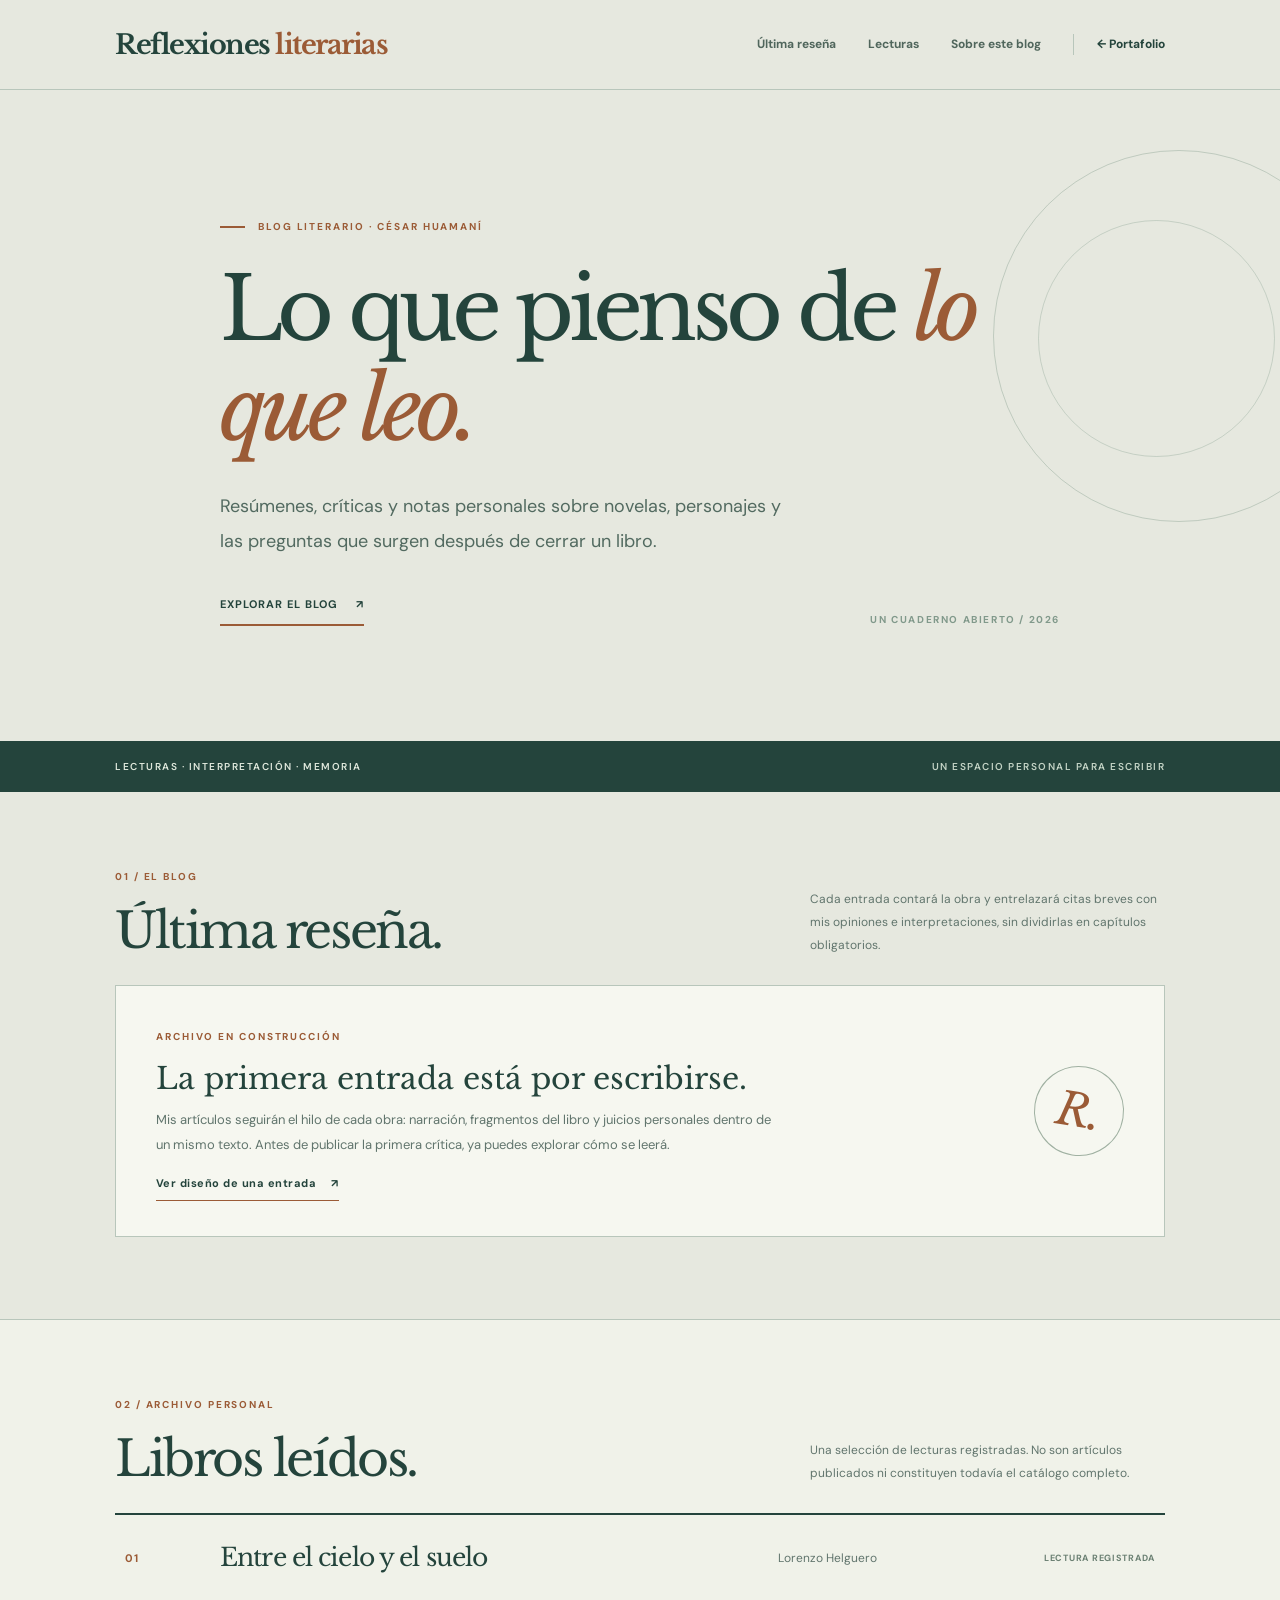
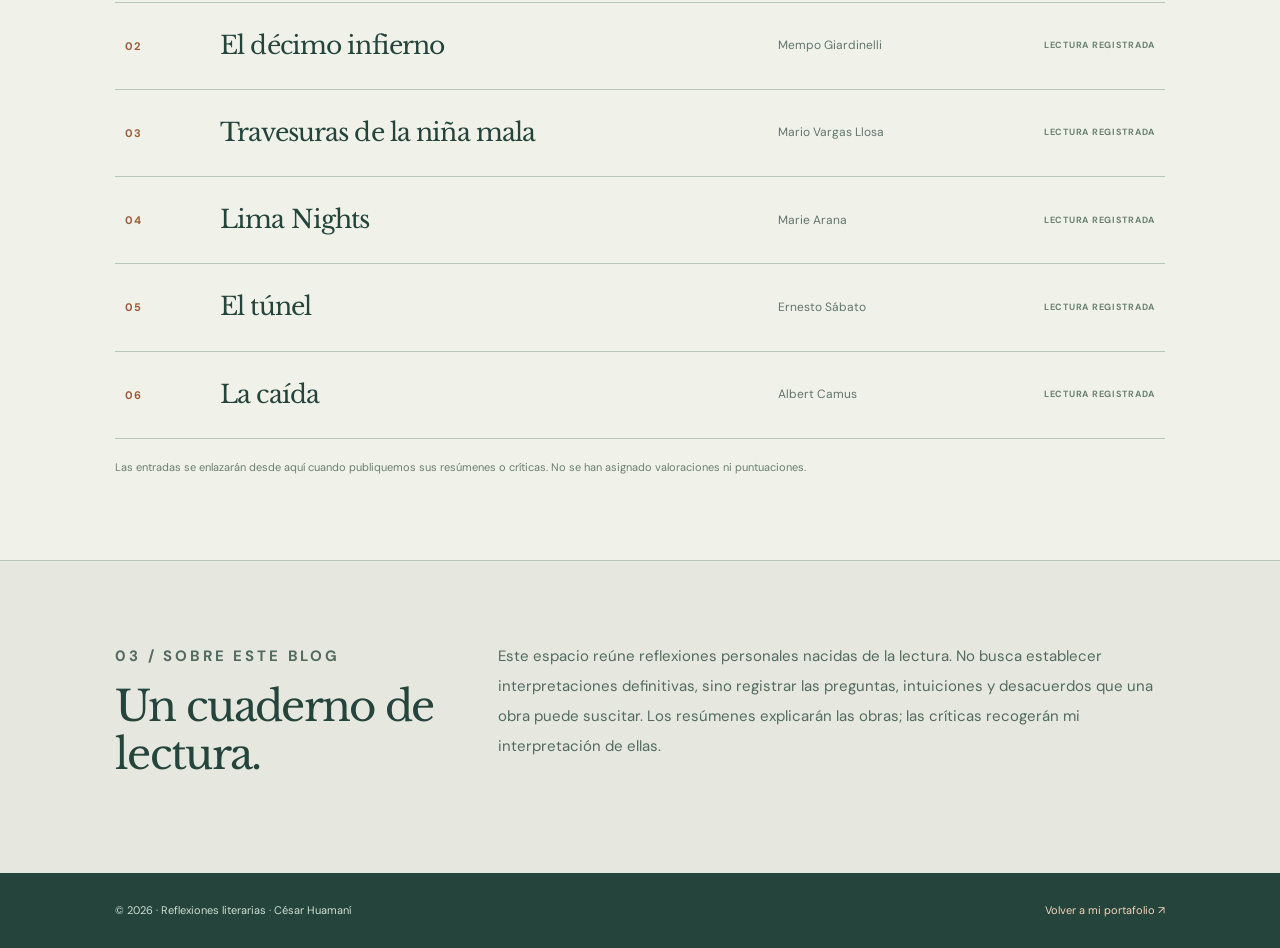
==== lecturas/index.html @ 6b1d6aba "Renombrar sección Escritos a Última reseña" ====
<!doctype html>
<html lang="es">
<head>
  <meta charset="utf-8">
  <meta name="viewport" content="width=device-width, initial-scale=1">
  <meta name="theme-color" content="#24443c">
  <meta name="description" content="Reflexiones literarias de César Huamaní: libros leídos, resúmenes, críticas y comentarios personales sobre literatura.">
  <meta property="og:type" content="website">
  <meta property="og:title" content="Reflexiones literarias | César Huamaní">
  <meta property="og:description" content="Las palabras también permanecen. Un blog de lecturas, notas y reflexiones personales.">
  <meta property="og:url" content="https://cesarahn.github.io/lecturas/">
  <link rel="canonical" href="https://cesarahn.github.io/lecturas/">
  <title>Reflexiones literarias | César Huamaní</title>
  <link rel="preconnect" href="https://fonts.googleapis.com">
  <link rel="preconnect" href="https://fonts.gstatic.com" crossorigin>
  <link href="https://fonts.googleapis.com/css2?family=DM+Sans:wght@400;500;600;700&family=Libre+Baskerville:ital,wght@0,400;0,700;1,400&display=swap" rel="stylesheet">
  <style>
    :root{
      color-scheme:light;
      --bg:#e6e8df;
      --paper:#f6f7f0;
      --paper-2:#d9e1d5;
      --forest:#24443c;
      --ink:#243b36;
      --rust:#9b5b36;
      --muted:#61756d;
      --line:#b8c6bb;
      --sans:"DM Sans",system-ui,-apple-system,sans-serif;
      --serif:"Libre Baskerville",Georgia,serif;
      --width:1050px;
    }
    *{box-sizing:border-box}
    html{scroll-behavior:smooth;scroll-padding-top:100px}
    body{margin:0;background:var(--bg);color:var(--ink);font-family:var(--sans);line-height:1.7;-webkit-font-smoothing:antialiased}
    ::selection{background:#cbd0b5;color:var(--forest)}
    a{color:inherit;text-decoration:none}
    a:focus-visible{outline:3px solid var(--rust);outline-offset:4px}
    .container{width:min(calc(100% - 64px),var(--width));margin-inline:auto}
    .skip-link{position:fixed;top:-80px;left:20px;background:var(--forest);color:white;padding:12px 17px;z-index:100}
    .skip-link:focus{top:15px}
    .site-header{background:var(--bg);border-bottom:1px solid var(--line)}
    .header-inner{min-height:89px;display:flex;justify-content:space-between;align-items:center;gap:26px}
    .brand{font:700 clamp(20px,2.4vw,27px)/1.15 var(--serif);letter-spacing:-.055em;color:var(--forest);white-space:normal}
    .brand span{color:var(--rust)}
    .navigation{display:flex;align-items:center;gap:clamp(16px,2.6vw,32px)}
    .navigation a{font-size:12px;font-weight:700;color:#50665c;transition:color .2s}
    .navigation a:hover,.navigation a:focus-visible{color:var(--rust)}
    .navigation .portfolio-link{padding-left:23px;border-left:1px solid var(--line);color:var(--forest)}
    .hero{padding:clamp(76px,11vw,128px) 0 clamp(72px,10vw,115px);position:relative;overflow:hidden}
    .hero::after{content:"";position:absolute;right:max(-130px,calc((100vw - var(--width))/2 - 200px));top:60px;width:370px;height:370px;border:1px solid #92a99a78;border-radius:50%;pointer-events:none}
    .hero::before{content:"";position:absolute;right:max(-40px,calc((100vw - var(--width))/2 - 110px));top:130px;width:235px;height:235px;border:1px solid #92a99a64;border-radius:50%;pointer-events:none}
    .hero-content{position:relative;z-index:1;max-width:840px}
    .eyebrow,.section-label,.aside-label{font-size:10px;font-weight:700;letter-spacing:.19em;text-transform:uppercase;color:var(--rust)}
    .eyebrow{display:flex;align-items:center;gap:13px;margin:0 0 25px}
    .eyebrow::before{content:"";width:25px;height:2px;background:var(--rust)}
    h1,h2,h3,p{margin-top:0}
    .hero h1{max-width:820px;font:400 clamp(45px,6.8vw,88px)/1.15 var(--serif);letter-spacing:-.065em;margin:0 0 29px;color:var(--forest)}
    .hero h1 em{font-weight:400;color:var(--rust)}
    .hero-summary{font-size:clamp(15px,1.5vw,18px);line-height:1.95;max-width:585px;color:#526a60;margin:0 0 30px}
    .hero-action{display:inline-flex;align-items:center;gap:18px;font-size:11px;font-weight:700;text-transform:uppercase;letter-spacing:.09em;border-bottom:2px solid var(--rust);color:var(--forest);padding:0 0 10px;transition:gap .2s}
    .hero-action:hover{gap:25px}
    .hero-index{position:absolute;bottom:0;right:0;color:#81998b;font:700 10px var(--sans);letter-spacing:.16em}
    .editorial-bar{background:var(--forest);color:#dfe8dc;border-top:1px solid var(--forest);border-bottom:1px solid var(--forest)}
    .bar-inner{display:flex;justify-content:space-between;gap:30px;align-items:center;padding:16px 0}
    .bar-inner span{font-size:10px;font-weight:600;letter-spacing:.15em;text-transform:uppercase}
    .bar-inner span:last-child{color:#c3d3c5}
    .content-section{padding:76px 0 82px}
    .section-head{display:flex;justify-content:space-between;align-items:end;gap:25px;margin-bottom:24px}
    .section-label{margin:0 0 15px}
    .section-title{font:400 clamp(33px,4vw,49px)/1.25 var(--serif);letter-spacing:-.05em;margin:0;color:var(--forest)}
    .section-head .section-note{font-size:12px;line-height:1.9;color:var(--muted);max-width:355px;margin:0 0 5px}
    .writing-area{background:var(--paper);border:1px solid var(--line);padding:35px 40px;display:flex;align-items:center;justify-content:space-between;gap:25px}
    .writing-area h3{font:400 clamp(21px,2.5vw,30px)/1.35 var(--serif);color:var(--forest);margin:10px 0 9px}
    .writing-area p{font-size:13px;line-height:1.9;color:var(--muted);margin:0;max-width:630px}
    .writing-area .marker{flex-shrink:0;width:90px;height:90px;border:1px solid #a0b1a2;display:grid;place-items:center;border-radius:50%;font:italic 45px var(--serif);color:var(--rust);transform:rotate(9deg)}
    .archive{background:#f0f2e9;border-top:1px solid var(--line);border-bottom:1px solid var(--line)}
    .book-list{border-top:2px solid var(--forest)}
    .book-row{display:grid;grid-template-columns:73px minmax(0,1fr) minmax(130px,220px) 135px;align-items:center;gap:22px;padding:25px 10px;border-bottom:1px solid var(--line);transition:background .15s}
    .book-row:hover{background:#e5eadf}
    .book-number{font:700 11px var(--sans);letter-spacing:.1em;color:var(--rust)}
    .book-title{font:400 clamp(17px,2vw,25px)/1.45 var(--serif);letter-spacing:-.035em;margin:0;color:var(--forest)}
    .book-author{font-size:12px;color:#61756d;margin:0;line-height:1.6}
    .book-status{font-size:9px;font-weight:700;letter-spacing:.08em;color:#6b8073;text-align:right;text-transform:uppercase}
    .archive-note{color:#697d71;font-size:11px;line-height:1.9;margin:18px 0 0}
    .about-section{padding:80px 0 95px}
    .about-layout{display:grid;grid-template-columns:minmax(180px,.5fr) minmax(0,1fr);gap:50px;align-items:start}
    .about-layout h2{font:400 clamp(28px,4vw,42px)/1.15 var(--serif);color:var(--forest);letter-spacing:-.04em;margin:11px 0 0}
    .about-layout p{color:#526a60;font-size:15px;line-height:2;max-width:680px;margin:0}
    .site-footer{background:var(--forest);color:#d1dfd2;padding:28px 0}
    .footer-inner{display:flex;align-items:center;justify-content:space-between;gap:25px}
    .footer-inner span,.footer-inner a{font-size:11px}
    .footer-inner a{color:#f1d4bc}
    .footer-inner a:hover{text-decoration:underline}
    @media(max-width:860px){
      .header-inner{flex-wrap:wrap;gap:15px;padding:19px 0}
      .navigation{gap:18px}
      .hero::before,.hero::after{opacity:.4}
      .book-row{grid-template-columns:55px minmax(0,1fr) 150px;gap:14px}
      .book-author{grid-column:2;grid-row:2;margin-top:-12px}
      .book-status{grid-column:3;grid-row:1/3}
    }
    @media(max-width:610px){
      html{scroll-padding-top:145px}
      .container{width:min(calc(100% - 36px),var(--width))}
      .header-inner{align-items:flex-start}
      .navigation{flex-wrap:wrap;gap:9px 17px}
      .navigation a{font-size:11px}
      .navigation .portfolio-link{padding:0;border:0}
      .hero{padding:78px 0 73px}
      .hero h1{font-size:clamp(43px,10.2vw,68px);line-height:1.2}
      .hero::after{width:190px;height:190px;top:42px;right:-115px}
      .hero::before{width:125px;height:125px;top:80px;right:-82px}
      .hero-index{display:none}
      .bar-inner{flex-wrap:wrap;gap:4px}
      .bar-inner span{font-size:9px}
      .content-section{padding:57px 0 65px}
      .section-head{display:block}
      .section-head .section-note{margin:15px 0 0}
      .writing-area{padding:25px 22px;align-items:start}
      .writing-area .marker{display:none}
      .book-row{grid-template-columns:37px 1fr;gap:12px;padding:20px 4px}
      .book-title{font-size:20px}
      .book-author{grid-column:2;grid-row:auto;margin:-5px 0 0}
      .book-status{grid-column:2;grid-row:auto;text-align:left;font-size:9px;margin-top:0}
      .about-section{padding:62px 0 70px}
      .about-layout{grid-template-columns:1fr;gap:22px}
      .footer-inner{flex-direction:column;align-items:flex-start;gap:9px}
    }
    @media(prefers-reduced-motion:reduce){html{scroll-behavior:auto}.hero-action,.book-row{transition:none}}
    /* Enlace de vista previa editorial */
    .preview-link{display:inline-flex;align-items:center;gap:15px;margin-top:17px;padding-bottom:7px;border-bottom:1px solid var(--rust);color:var(--forest);font-size:11px;font-weight:700;letter-spacing:.045em;transition:gap .2s}
    .preview-link:hover{gap:22px}
  </style>
</head>
<body>
  <a class="skip-link" href="#contenido">Saltar al contenido</a>
  <header class="site-header" id="inicio">
    <div class="container header-inner">
      <a class="brand" href="#inicio" aria-label="Reflexiones literarias — Inicio">Reflexiones <span>literarias</span></a>
      <nav class="navigation" aria-label="Navegación principal">
        <a href="#escritos">Última reseña</a>
        <a href="#lecturas">Lecturas</a>
        <a href="#acerca">Sobre este blog</a>
        <a class="portfolio-link" href="../">← Portafolio</a>
      </nav>
    </div>
  </header>
  <main id="contenido">
    <section class="hero" aria-labelledby="titulo-blog">
      <div class="container hero-content">
        <p class="eyebrow">Blog literario · César Huamaní</p>
        <h1 id="titulo-blog">Lo que pienso de <em>lo que leo.</em></h1>
        <p class="hero-summary">Resúmenes, críticas y notas personales sobre novelas, personajes y las preguntas que surgen después de cerrar un libro.</p>
        <a class="hero-action" href="#escritos">Explorar el blog <span aria-hidden="true">↗</span></a>
        <span class="hero-index" aria-hidden="true">UN CUADERNO ABIERTO / 2026</span>
      </div>
    </section>

    <div class="editorial-bar">
      <div class="container bar-inner"><span>Lecturas · Interpretación · Memoria</span><span>Un espacio personal para escribir</span></div>
    </div>

    <section class="content-section" id="escritos" aria-labelledby="titulo-escritos">
      <div class="container">
        <div class="section-head">
          <div><p class="section-label">01 / EL BLOG</p><h2 class="section-title" id="titulo-escritos">Última reseña.</h2></div>
          <p class="section-note">Cada entrada contará la obra y entrelazará citas breves con mis opiniones e interpretaciones, sin dividirlas en capítulos obligatorios.</p>
        </div>
        <div class="writing-area">
          <div>
            <span class="aside-label">Archivo en construcción</span>
            <h3>La primera entrada está por escribirse.</h3>
            <p>Mis artículos seguirán el hilo de cada obra: narración, fragmentos del libro y juicios personales dentro de un mismo texto. Antes de publicar la primera crítica, ya puedes explorar cómo se leerá.</p>
            <a class="preview-link" href="plantilla/">Ver diseño de una entrada <span aria-hidden="true">↗</span></a>
          </div>
          <div class="marker" aria-hidden="true">R.</div>
        </div>
      </div>
    </section>

    <section class="content-section archive" id="lecturas" aria-labelledby="titulo-lecturas">
      <div class="container">
        <div class="section-head">
          <div><p class="section-label">02 / ARCHIVO PERSONAL</p><h2 class="section-title" id="titulo-lecturas">Libros leídos.</h2></div>
          <p class="section-note">Una selección de lecturas registradas. No son artículos publicados ni constituyen todavía el catálogo completo.</p>
        </div>
        <div class="book-list">
          <article class="book-row"><span class="book-number">01</span><h3 class="book-title">Entre el cielo y el suelo</h3><p class="book-author">Lorenzo Helguero</p><span class="book-status">Lectura registrada</span></article>
          <article class="book-row"><span class="book-number">02</span><h3 class="book-title">El décimo infierno</h3><p class="book-author">Mempo Giardinelli</p><span class="book-status">Lectura registrada</span></article>
          <article class="book-row"><span class="book-number">03</span><h3 class="book-title">Travesuras de la niña mala</h3><p class="book-author">Mario Vargas Llosa</p><span class="book-status">Lectura registrada</span></article>
          <article class="book-row"><span class="book-number">04</span><h3 class="book-title">Lima Nights</h3><p class="book-author">Marie Arana</p><span class="book-status">Lectura registrada</span></article>
          <article class="book-row"><span class="book-number">05</span><h3 class="book-title">El túnel</h3><p class="book-author">Ernesto Sábato</p><span class="book-status">Lectura registrada</span></article>
          <article class="book-row"><span class="book-number">06</span><h3 class="book-title">La caída</h3><p class="book-author">Albert Camus</p><span class="book-status">Lectura registrada</span></article>
        </div>
        <p class="archive-note">Las entradas se enlazarán desde aquí cuando publiquemos sus resúmenes o críticas. No se han asignado valoraciones ni puntuaciones.</p>
      </div>
    </section>

    <section class="about-section" id="acerca" aria-labelledby="titulo-acerca">
      <div class="container about-layout">
        <div><p class="section-label">03 / SOBRE ESTE BLOG</p><h2 id="titulo-acerca">Un cuaderno de lectura.</h2></div>
        <p>Este espacio reúne reflexiones personales nacidas de la lectura. No busca establecer interpretaciones definitivas, sino registrar las preguntas, intuiciones y desacuerdos que una obra puede suscitar. Los resúmenes explicarán las obras; las críticas recogerán mi interpretación de ellas.</p>
      </div>
    </section>
  </main>
  <footer class="site-footer">
    <div class="container footer-inner">
      <span>© <span id="year">2026</span> · Reflexiones literarias · César Huamaní</span>
      <a href="../">Volver a mi portafolio ↗</a>
    </div>
  </footer>
  <script>document.getElementById("year").textContent=new Date().getFullYear();</script>
</body>
</html>
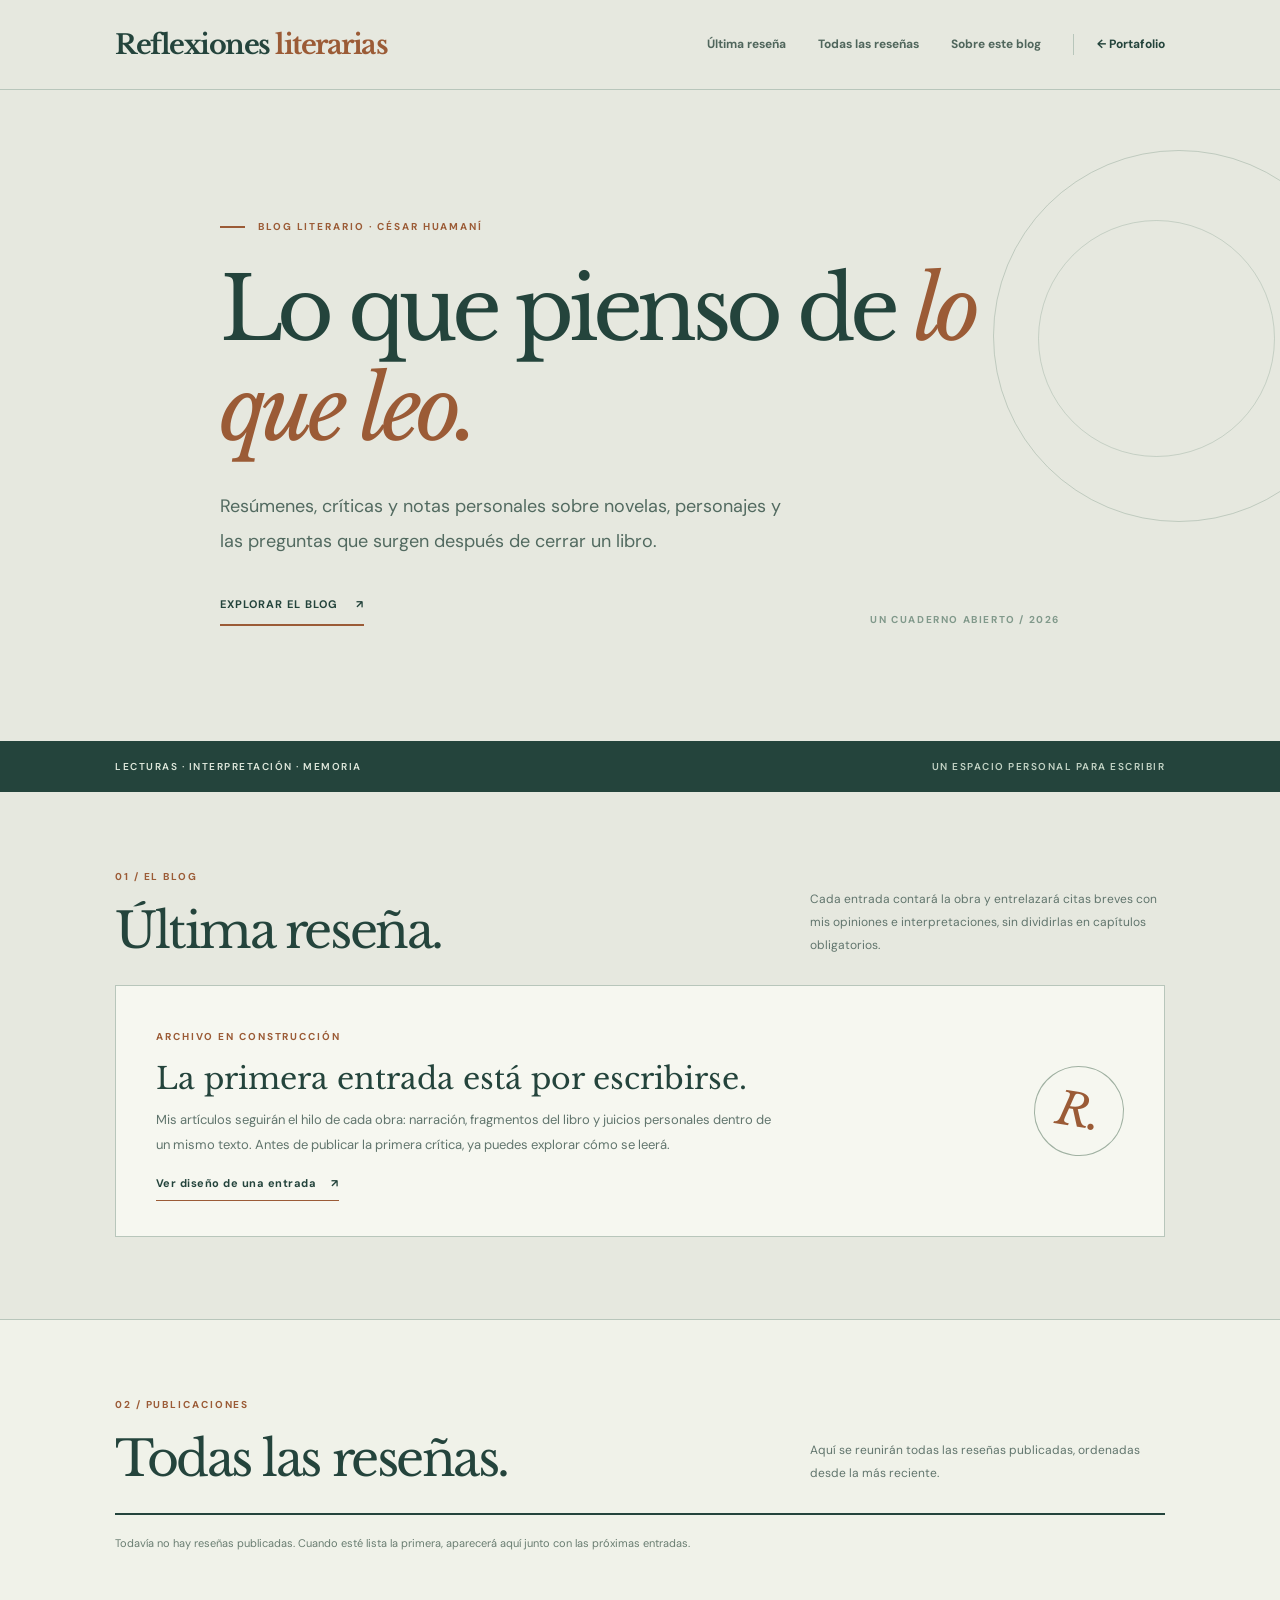
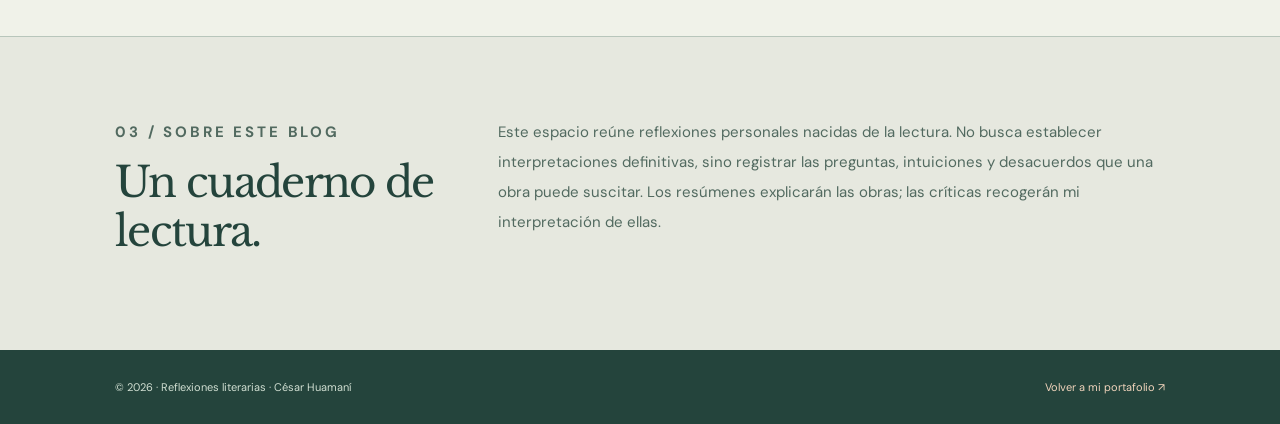
==== commit 1c6a3bd7: "Renombrar archivo literario a Todas las reseñas y preparar listado de publicaciones" ====
--- a/lecturas/index.html
+++ b/lecturas/index.html
@@ -139,7 +139,7 @@
       <a class="brand" href="#inicio" aria-label="Reflexiones literarias — Inicio">Reflexiones <span>literarias</span></a>
       <nav class="navigation" aria-label="Navegación principal">
         <a href="#escritos">Última reseña</a>
-        <a href="#lecturas">Lecturas</a>
+        <a href="#lecturas">Todas las reseñas</a>
         <a href="#acerca">Sobre este blog</a>
         <a class="portfolio-link" href="../">← Portafolio</a>
       </nav>
@@ -181,18 +181,12 @@
     <section class="content-section archive" id="lecturas" aria-labelledby="titulo-lecturas">
       <div class="container">
         <div class="section-head">
-          <div><p class="section-label">02 / ARCHIVO PERSONAL</p><h2 class="section-title" id="titulo-lecturas">Libros leídos.</h2></div>
-          <p class="section-note">Una selección de lecturas registradas. No son artículos publicados ni constituyen todavía el catálogo completo.</p>
+          <div><p class="section-label">02 / PUBLICACIONES</p><h2 class="section-title" id="titulo-lecturas">Todas las reseñas.</h2></div>
+          <p class="section-note">Aquí se reunirán todas las reseñas publicadas, ordenadas desde la más reciente.</p>
         </div>
         <div class="book-list">
-          <article class="book-row"><span class="book-number">01</span><h3 class="book-title">Entre el cielo y el suelo</h3><p class="book-author">Lorenzo Helguero</p><span class="book-status">Lectura registrada</span></article>
-          <article class="book-row"><span class="book-number">02</span><h3 class="book-title">El décimo infierno</h3><p class="book-author">Mempo Giardinelli</p><span class="book-status">Lectura registrada</span></article>
-          <article class="book-row"><span class="book-number">03</span><h3 class="book-title">Travesuras de la niña mala</h3><p class="book-author">Mario Vargas Llosa</p><span class="book-status">Lectura registrada</span></article>
-          <article class="book-row"><span class="book-number">04</span><h3 class="book-title">Lima Nights</h3><p class="book-author">Marie Arana</p><span class="book-status">Lectura registrada</span></article>
-          <article class="book-row"><span class="book-number">05</span><h3 class="book-title">El túnel</h3><p class="book-author">Ernesto Sábato</p><span class="book-status">Lectura registrada</span></article>
-          <article class="book-row"><span class="book-number">06</span><h3 class="book-title">La caída</h3><p class="book-author">Albert Camus</p><span class="book-status">Lectura registrada</span></article>
-        </div>
-        <p class="archive-note">Las entradas se enlazarán desde aquí cuando publiquemos sus resúmenes o críticas. No se han asignado valoraciones ni puntuaciones.</p>
+          <p class="archive-note">Todavía no hay reseñas publicadas. Cuando esté lista la primera, aparecerá aquí junto con las próximas entradas.</p>
+        </div>
       </div>
     </section>
 
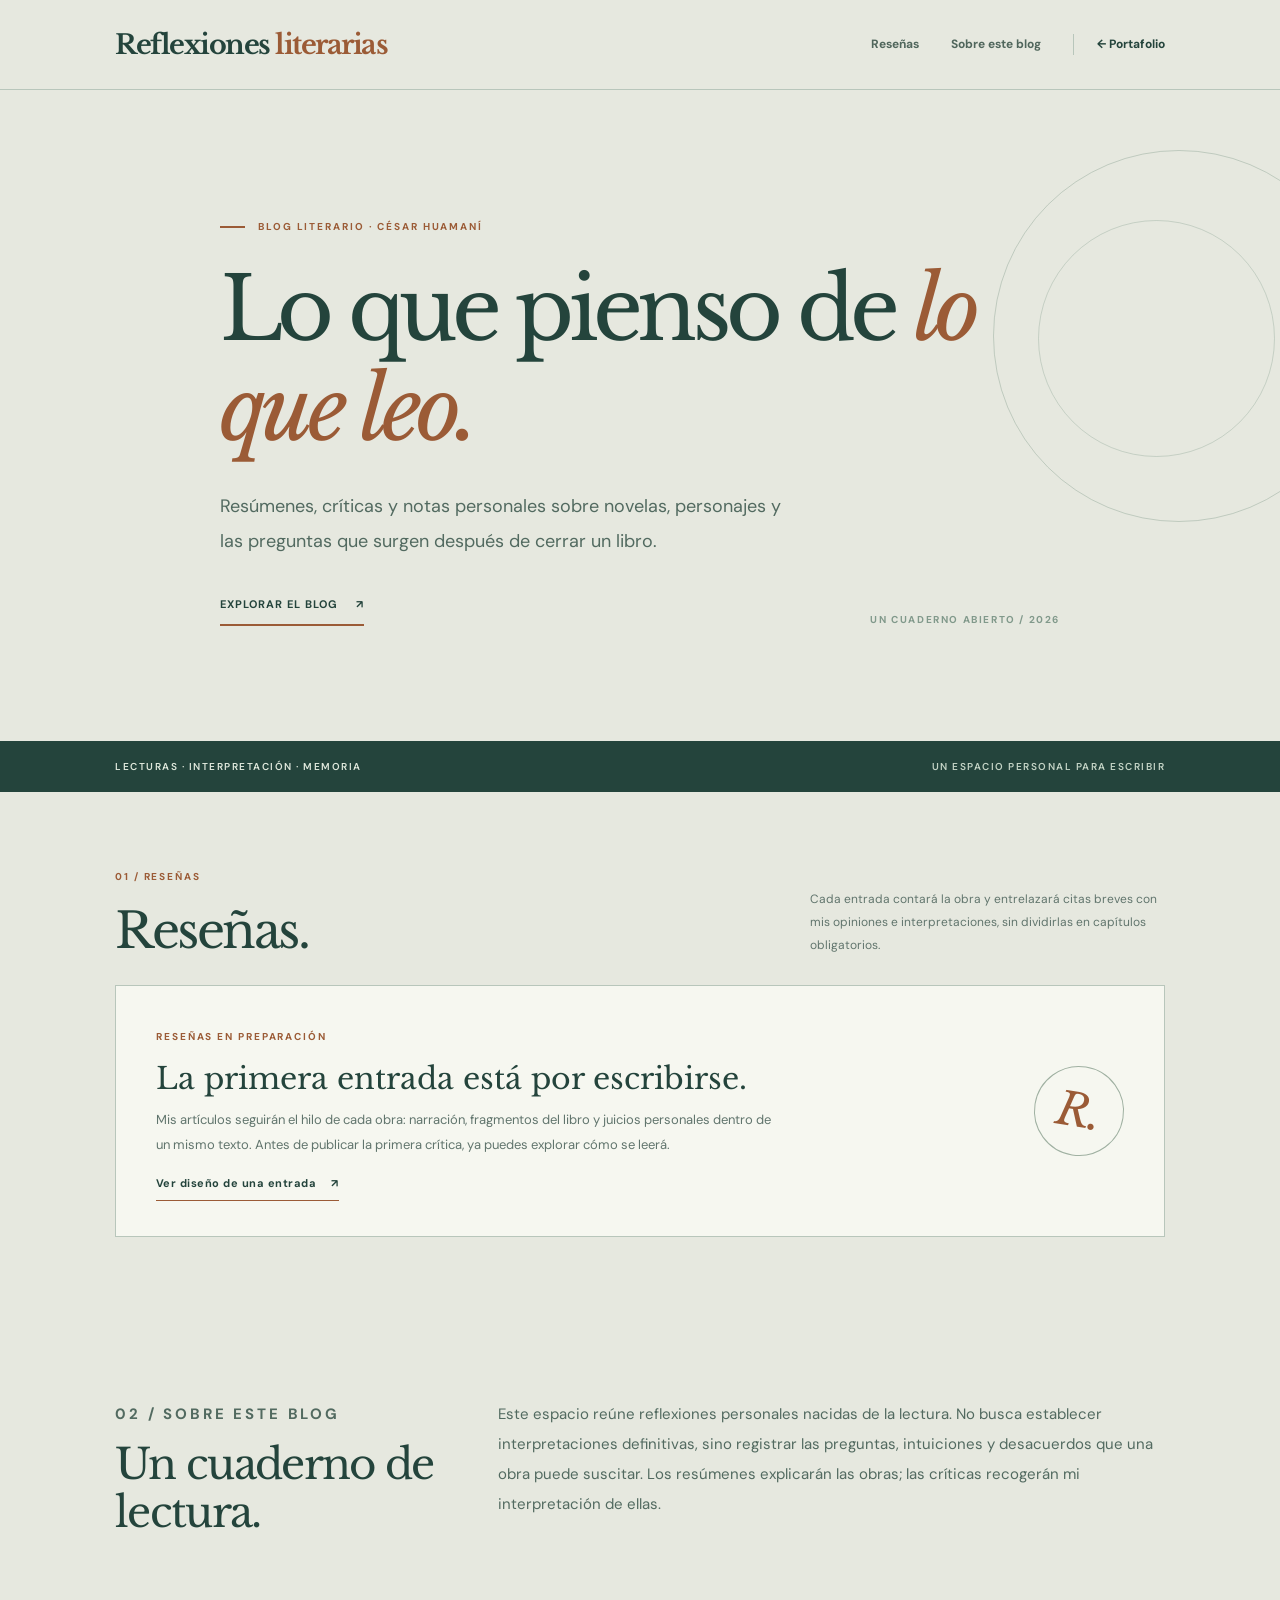
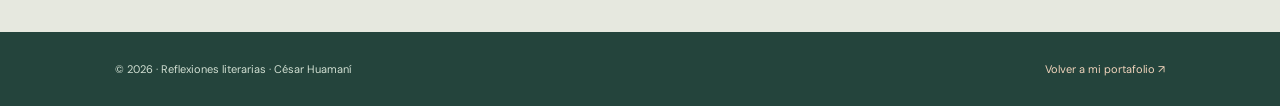
==== commit 1e0625cd: "Unificar Última reseña y Todas las reseñas en una sección Reseñas" ====
--- a/lecturas/index.html
+++ b/lecturas/index.html
@@ -138,8 +138,7 @@
     <div class="container header-inner">
       <a class="brand" href="#inicio" aria-label="Reflexiones literarias — Inicio">Reflexiones <span>literarias</span></a>
       <nav class="navigation" aria-label="Navegación principal">
-        <a href="#escritos">Última reseña</a>
-        <a href="#lecturas">Todas las reseñas</a>
+        <a href="#resenas">Reseñas</a>
         <a href="#acerca">Sobre este blog</a>
         <a class="portfolio-link" href="../">← Portafolio</a>
       </nav>
@@ -151,7 +150,7 @@
         <p class="eyebrow">Blog literario · César Huamaní</p>
         <h1 id="titulo-blog">Lo que pienso de <em>lo que leo.</em></h1>
         <p class="hero-summary">Resúmenes, críticas y notas personales sobre novelas, personajes y las preguntas que surgen después de cerrar un libro.</p>
-        <a class="hero-action" href="#escritos">Explorar el blog <span aria-hidden="true">↗</span></a>
+        <a class="hero-action" href="#resenas">Explorar el blog <span aria-hidden="true">↗</span></a>
         <span class="hero-index" aria-hidden="true">UN CUADERNO ABIERTO / 2026</span>
       </div>
     </section>
@@ -160,15 +159,15 @@
       <div class="container bar-inner"><span>Lecturas · Interpretación · Memoria</span><span>Un espacio personal para escribir</span></div>
     </div>
 
-    <section class="content-section" id="escritos" aria-labelledby="titulo-escritos">
+    <section class="content-section" id="resenas" aria-labelledby="titulo-resenas">
       <div class="container">
         <div class="section-head">
-          <div><p class="section-label">01 / EL BLOG</p><h2 class="section-title" id="titulo-escritos">Última reseña.</h2></div>
+          <div><p class="section-label">01 / RESEÑAS</p><h2 class="section-title" id="titulo-resenas">Reseñas.</h2></div>
           <p class="section-note">Cada entrada contará la obra y entrelazará citas breves con mis opiniones e interpretaciones, sin dividirlas en capítulos obligatorios.</p>
         </div>
         <div class="writing-area">
           <div>
-            <span class="aside-label">Archivo en construcción</span>
+            <span class="aside-label">Reseñas en preparación</span>
             <h3>La primera entrada está por escribirse.</h3>
             <p>Mis artículos seguirán el hilo de cada obra: narración, fragmentos del libro y juicios personales dentro de un mismo texto. Antes de publicar la primera crítica, ya puedes explorar cómo se leerá.</p>
             <a class="preview-link" href="plantilla/">Ver diseño de una entrada <span aria-hidden="true">↗</span></a>
@@ -178,21 +177,9 @@
       </div>
     </section>
 
-    <section class="content-section archive" id="lecturas" aria-labelledby="titulo-lecturas">
-      <div class="container">
-        <div class="section-head">
-          <div><p class="section-label">02 / PUBLICACIONES</p><h2 class="section-title" id="titulo-lecturas">Todas las reseñas.</h2></div>
-          <p class="section-note">Aquí se reunirán todas las reseñas publicadas, ordenadas desde la más reciente.</p>
-        </div>
-        <div class="book-list">
-          <p class="archive-note">Todavía no hay reseñas publicadas. Cuando esté lista la primera, aparecerá aquí junto con las próximas entradas.</p>
-        </div>
-      </div>
-    </section>
-
     <section class="about-section" id="acerca" aria-labelledby="titulo-acerca">
       <div class="container about-layout">
-        <div><p class="section-label">03 / SOBRE ESTE BLOG</p><h2 id="titulo-acerca">Un cuaderno de lectura.</h2></div>
+        <div><p class="section-label">02 / SOBRE ESTE BLOG</p><h2 id="titulo-acerca">Un cuaderno de lectura.</h2></div>
         <p>Este espacio reúne reflexiones personales nacidas de la lectura. No busca establecer interpretaciones definitivas, sino registrar las preguntas, intuiciones y desacuerdos que una obra puede suscitar. Los resúmenes explicarán las obras; las críticas recogerán mi interpretación de ellas.</p>
       </div>
     </section>
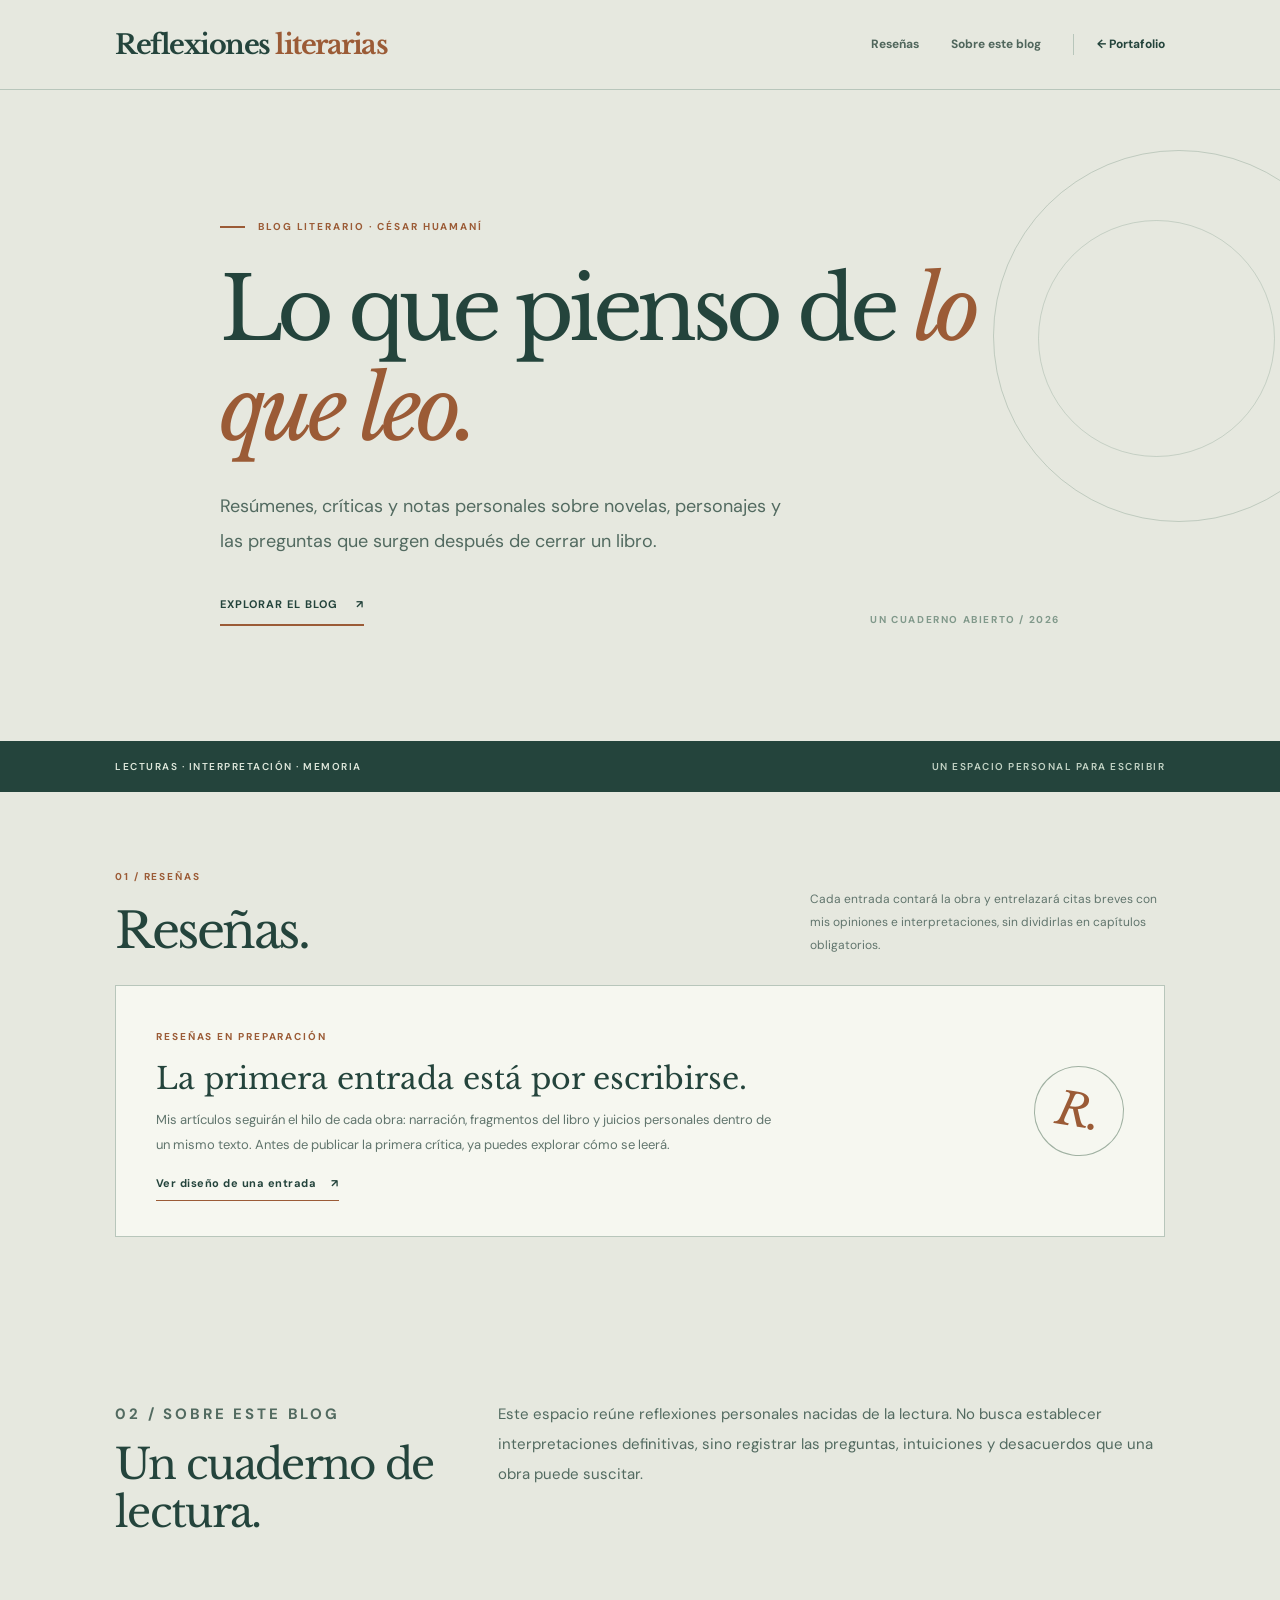
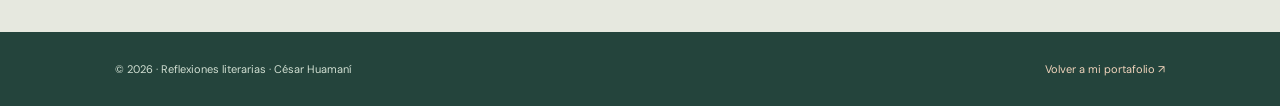
==== commit 0ac07aba: "Simplificar descripción de Sobre este blog" ====
--- a/lecturas/index.html
+++ b/lecturas/index.html
@@ -180,7 +180,7 @@
     <section class="about-section" id="acerca" aria-labelledby="titulo-acerca">
       <div class="container about-layout">
         <div><p class="section-label">02 / SOBRE ESTE BLOG</p><h2 id="titulo-acerca">Un cuaderno de lectura.</h2></div>
-        <p>Este espacio reúne reflexiones personales nacidas de la lectura. No busca establecer interpretaciones definitivas, sino registrar las preguntas, intuiciones y desacuerdos que una obra puede suscitar. Los resúmenes explicarán las obras; las críticas recogerán mi interpretación de ellas.</p>
+        <p>Este espacio reúne reflexiones personales nacidas de la lectura. No busca establecer interpretaciones definitivas, sino registrar las preguntas, intuiciones y desacuerdos que una obra puede suscitar.</p>
       </div>
     </section>
   </main>
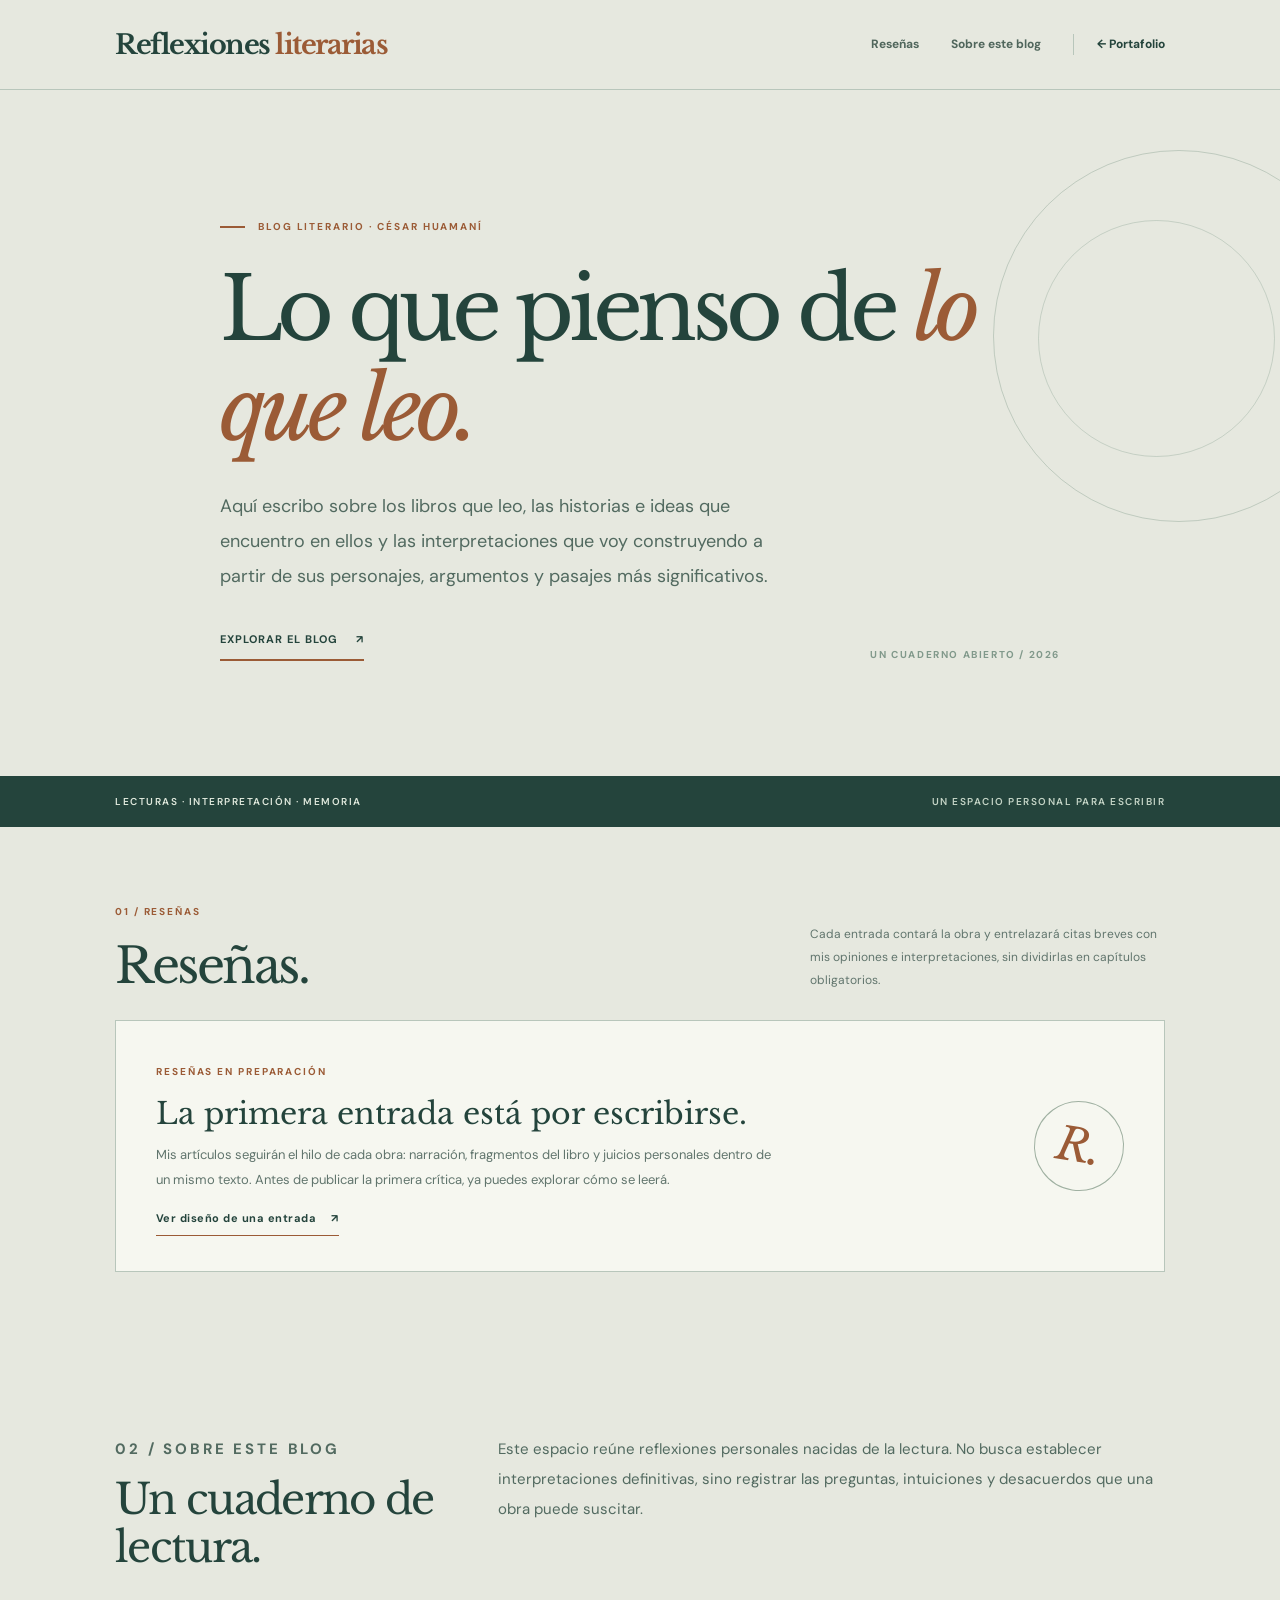
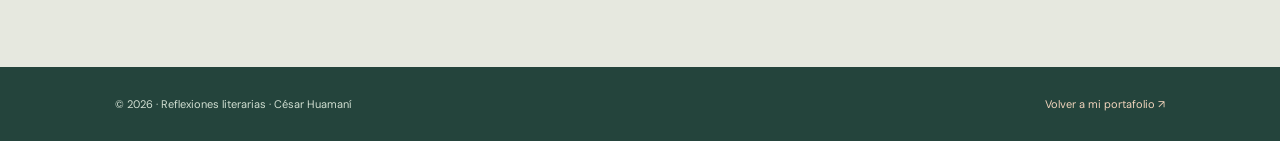
==== commit 72b0a478: "Actualizar descripción del blog con versión natural y equilibrada" ====
--- a/lecturas/index.html
+++ b/lecturas/index.html
@@ -149,7 +149,7 @@
       <div class="container hero-content">
         <p class="eyebrow">Blog literario · César Huamaní</p>
         <h1 id="titulo-blog">Lo que pienso de <em>lo que leo.</em></h1>
-        <p class="hero-summary">Resúmenes, críticas y notas personales sobre novelas, personajes y las preguntas que surgen después de cerrar un libro.</p>
+        <p class="hero-summary">Aquí escribo sobre los libros que leo, las historias e ideas que encuentro en ellos y las interpretaciones que voy construyendo a partir de sus personajes, argumentos y pasajes más significativos.</p>
         <a class="hero-action" href="#resenas">Explorar el blog <span aria-hidden="true">↗</span></a>
         <span class="hero-index" aria-hidden="true">UN CUADERNO ABIERTO / 2026</span>
       </div>
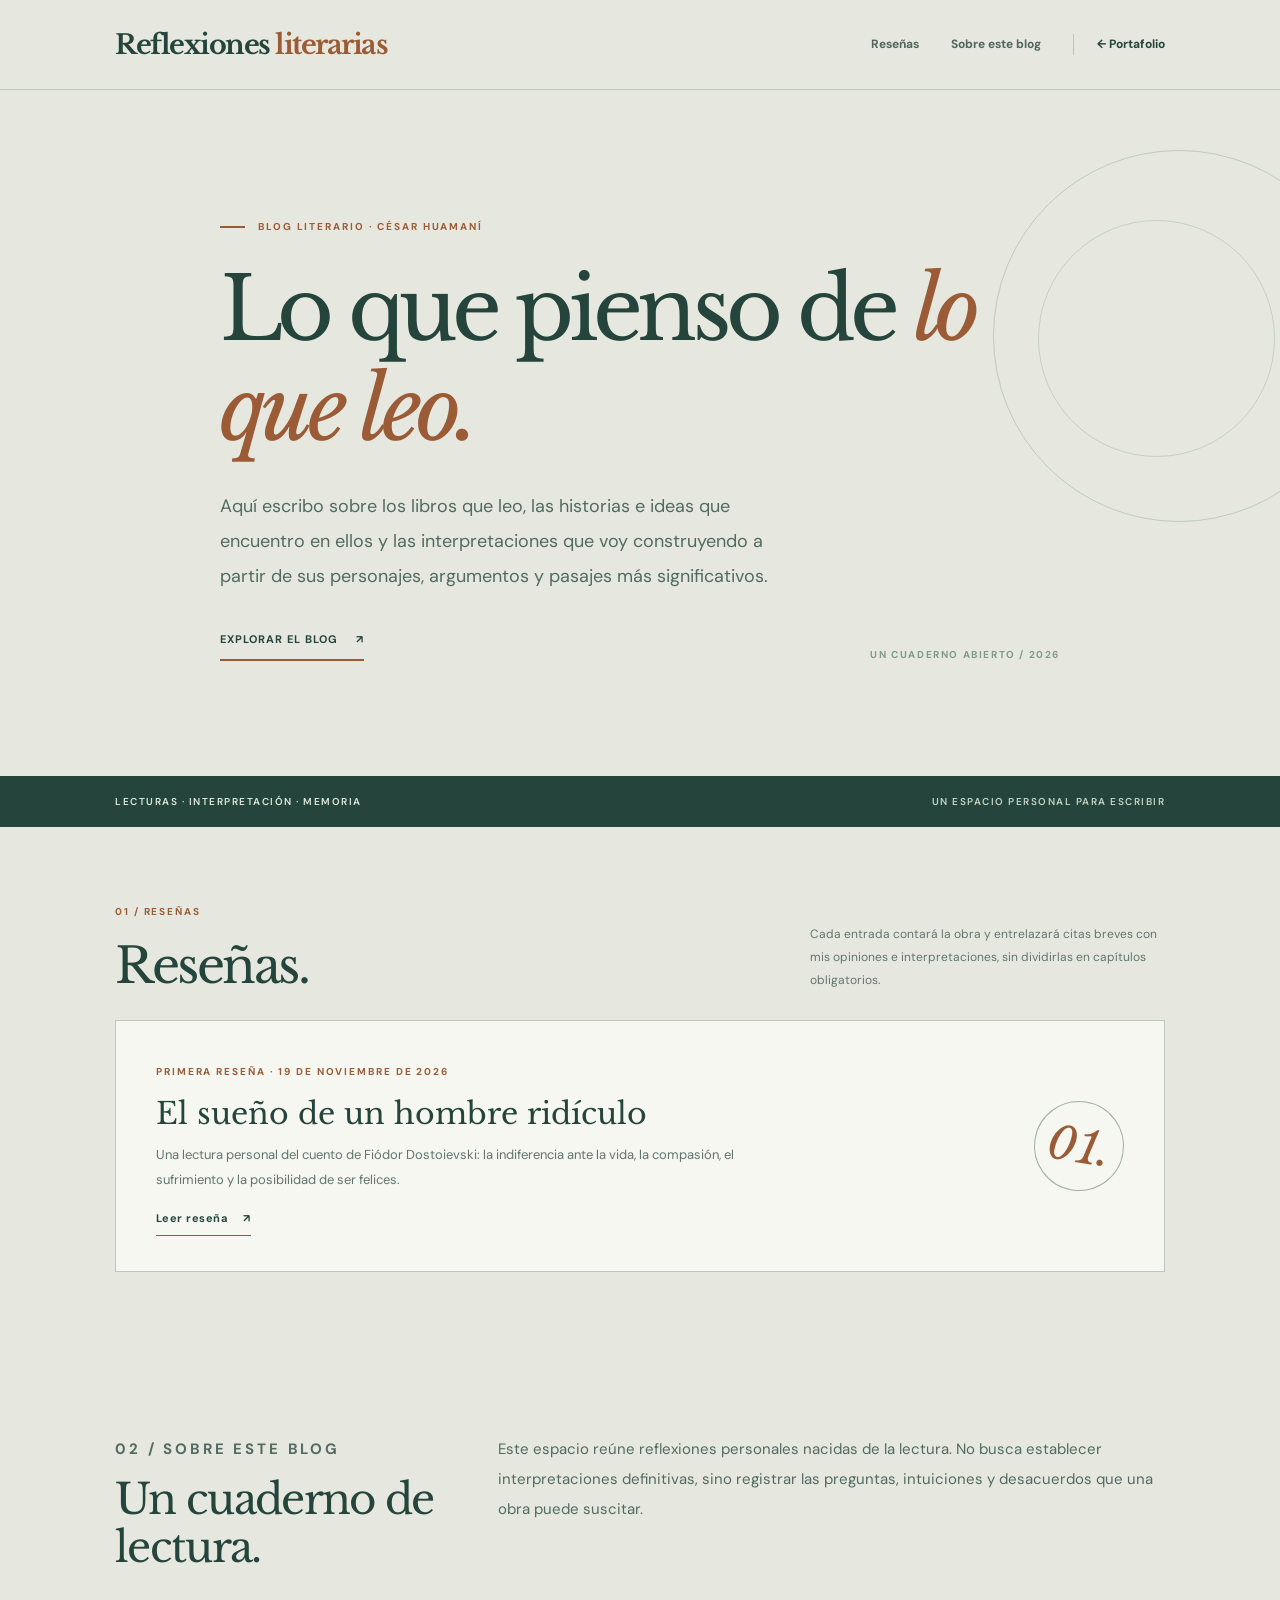
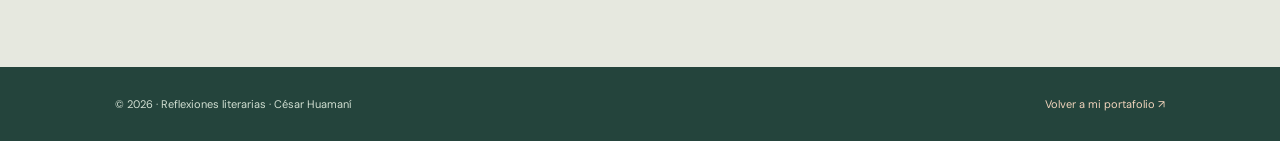
==== commit 86af91b7: "Publicar primera reseña literaria sobre El sueño de un hombre ridículo" ====
--- a/lecturas/index.html
+++ b/lecturas/index.html
@@ -167,12 +167,12 @@
         </div>
         <div class="writing-area">
           <div>
-            <span class="aside-label">Reseñas en preparación</span>
-            <h3>La primera entrada está por escribirse.</h3>
-            <p>Mis artículos seguirán el hilo de cada obra: narración, fragmentos del libro y juicios personales dentro de un mismo texto. Antes de publicar la primera crítica, ya puedes explorar cómo se leerá.</p>
-            <a class="preview-link" href="plantilla/">Ver diseño de una entrada <span aria-hidden="true">↗</span></a>
+            <span class="aside-label">Primera reseña · 19 de noviembre de 2026</span>
+            <h3><a href="el-sueno-de-un-hombre-ridiculo/">El sueño de un hombre ridículo</a></h3>
+            <p>Una lectura personal del cuento de Fiódor Dostoievski: la indiferencia ante la vida, la compasión, el sufrimiento y la posibilidad de ser felices.</p>
+            <a class="preview-link" href="el-sueno-de-un-hombre-ridiculo/">Leer reseña <span aria-hidden="true">↗</span></a>
           </div>
-          <div class="marker" aria-hidden="true">R.</div>
+          <div class="marker" aria-hidden="true">01.</div>
         </div>
       </div>
     </section>
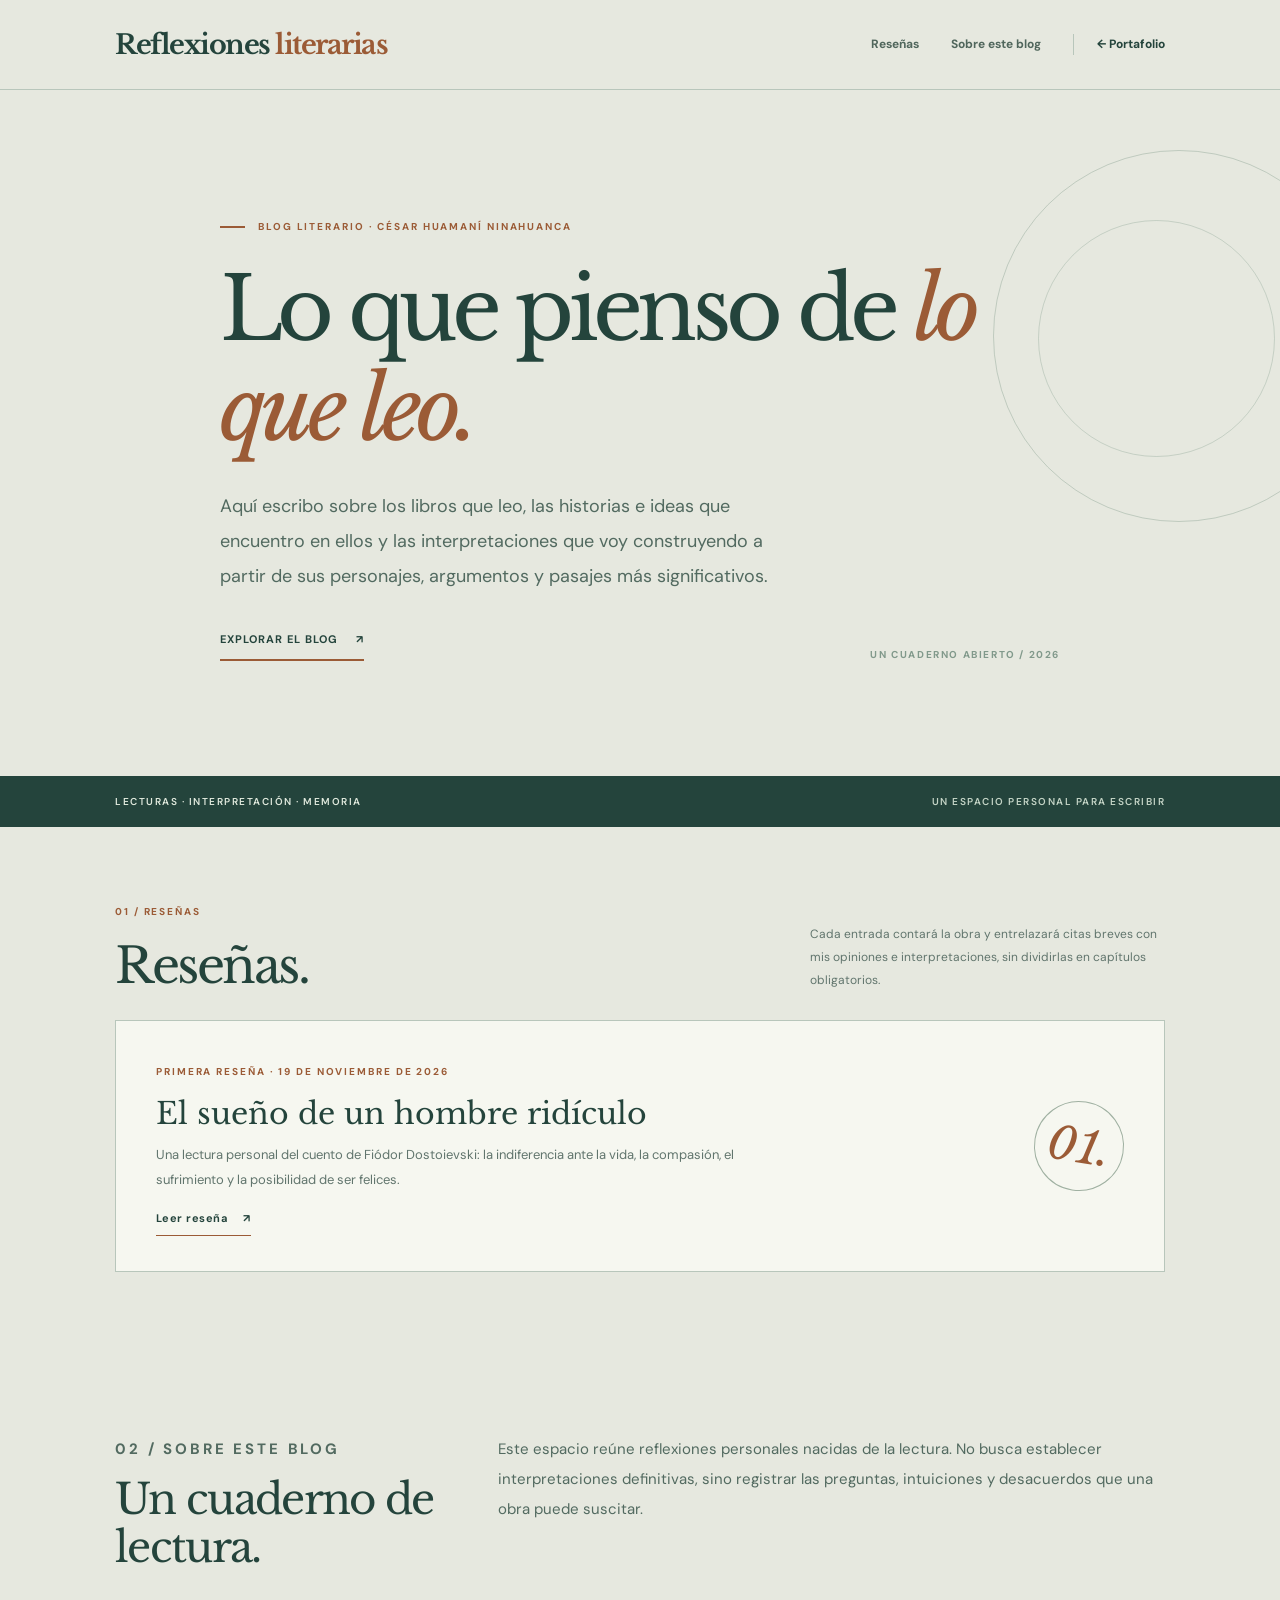
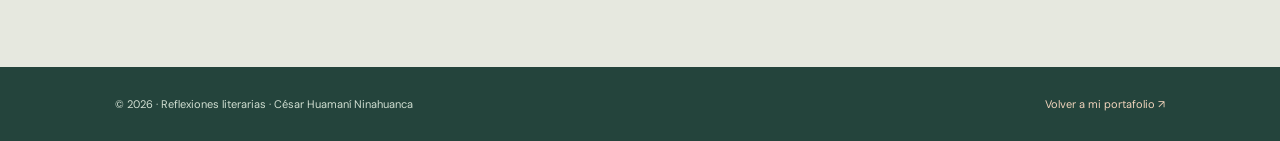
==== commit 0c5e2ee5: "Actualizar nombre completo del autor en Reflexiones literarias" ====
--- a/lecturas/index.html
+++ b/lecturas/index.html
@@ -4,13 +4,13 @@
   <meta charset="utf-8">
   <meta name="viewport" content="width=device-width, initial-scale=1">
   <meta name="theme-color" content="#24443c">
-  <meta name="description" content="Reflexiones literarias de César Huamaní: libros leídos, resúmenes, críticas y comentarios personales sobre literatura.">
+  <meta name="description" content="Reflexiones literarias de César Huamaní Ninahuanca: libros leídos, resúmenes, críticas y comentarios personales sobre literatura.">
   <meta property="og:type" content="website">
-  <meta property="og:title" content="Reflexiones literarias | César Huamaní">
+  <meta property="og:title" content="Reflexiones literarias | César Huamaní Ninahuanca">
   <meta property="og:description" content="Las palabras también permanecen. Un blog de lecturas, notas y reflexiones personales.">
   <meta property="og:url" content="https://cesarahn.github.io/lecturas/">
   <link rel="canonical" href="https://cesarahn.github.io/lecturas/">
-  <title>Reflexiones literarias | César Huamaní</title>
+  <title>Reflexiones literarias | César Huamaní Ninahuanca</title>
   <link rel="preconnect" href="https://fonts.googleapis.com">
   <link rel="preconnect" href="https://fonts.gstatic.com" crossorigin>
   <link href="https://fonts.googleapis.com/css2?family=DM+Sans:wght@400;500;600;700&family=Libre+Baskerville:ital,wght@0,400;0,700;1,400&display=swap" rel="stylesheet">
@@ -147,7 +147,7 @@
   <main id="contenido">
     <section class="hero" aria-labelledby="titulo-blog">
       <div class="container hero-content">
-        <p class="eyebrow">Blog literario · César Huamaní</p>
+        <p class="eyebrow">Blog literario · César Huamaní Ninahuanca</p>
         <h1 id="titulo-blog">Lo que pienso de <em>lo que leo.</em></h1>
         <p class="hero-summary">Aquí escribo sobre los libros que leo, las historias e ideas que encuentro en ellos y las interpretaciones que voy construyendo a partir de sus personajes, argumentos y pasajes más significativos.</p>
         <a class="hero-action" href="#resenas">Explorar el blog <span aria-hidden="true">↗</span></a>
@@ -186,7 +186,7 @@
   </main>
   <footer class="site-footer">
     <div class="container footer-inner">
-      <span>© <span id="year">2026</span> · Reflexiones literarias · César Huamaní</span>
+      <span>© <span id="year">2026</span> · Reflexiones literarias · César Huamaní Ninahuanca</span>
       <a href="../">Volver a mi portafolio ↗</a>
     </div>
   </footer>
